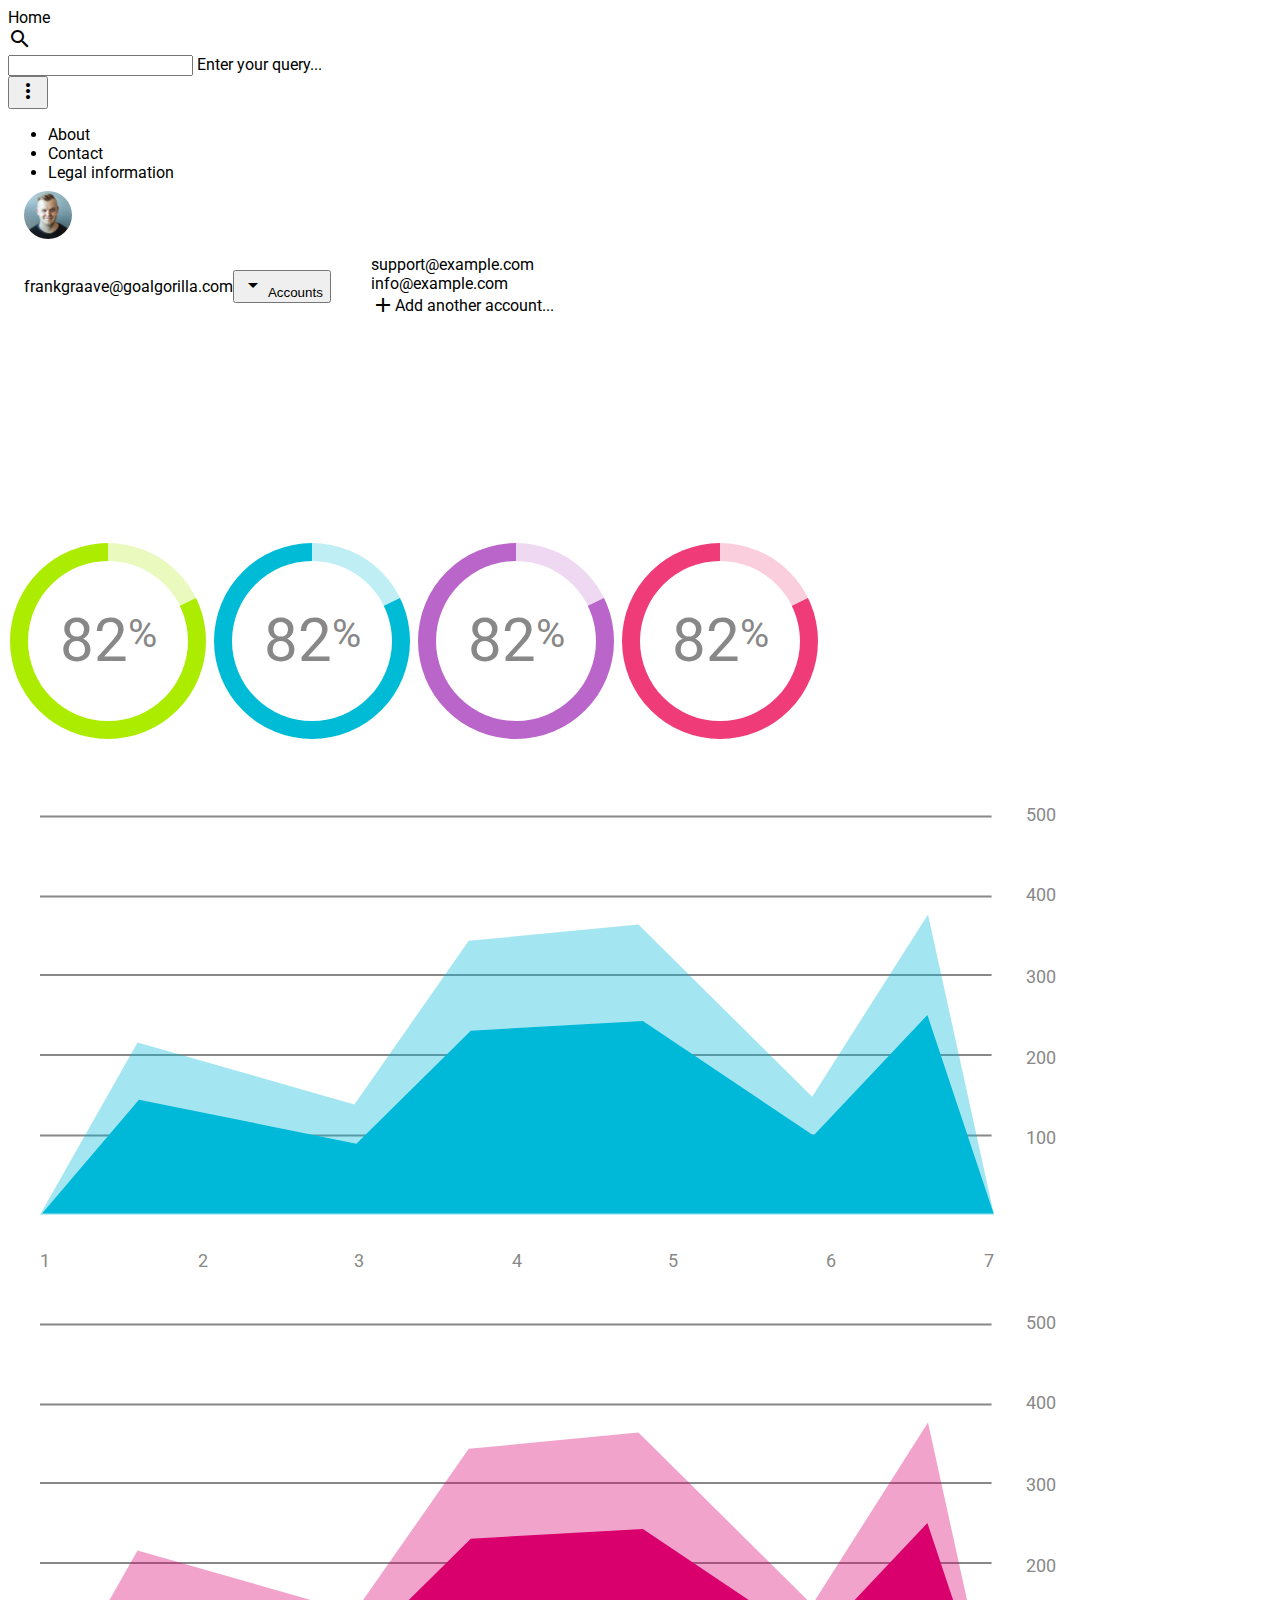
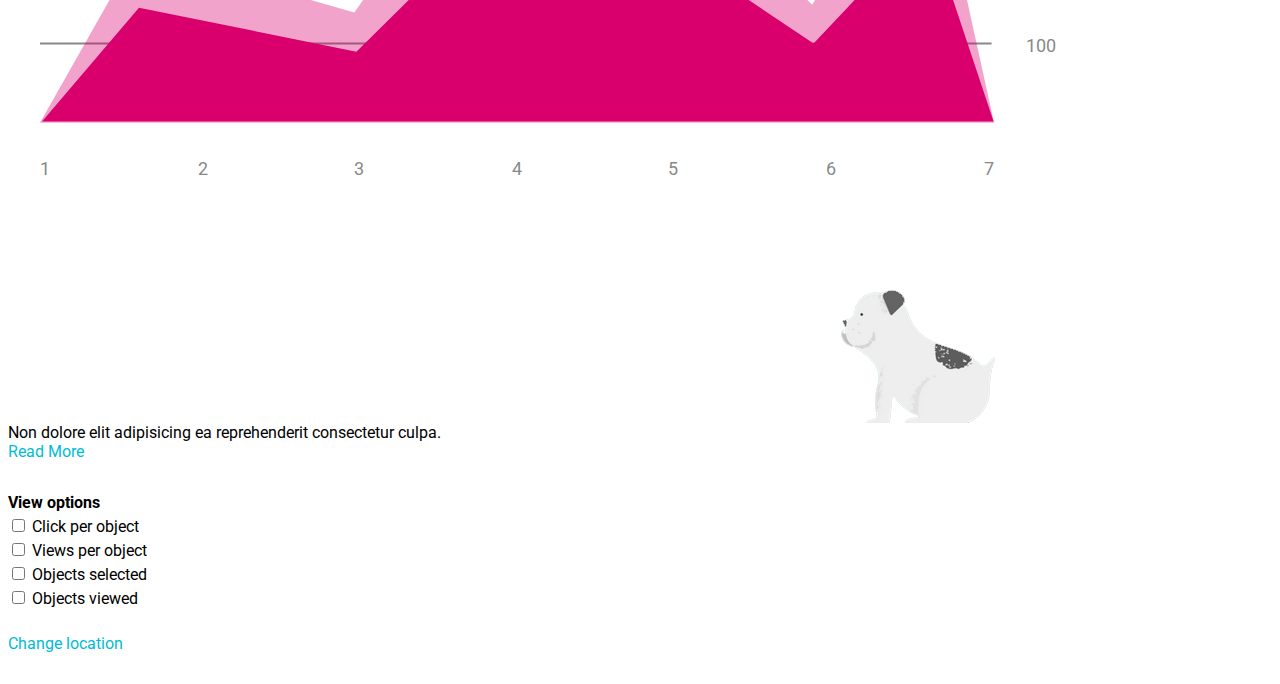
==== inbox.html @ f0caf9ca "changed" ====
<!doctype html>
<html lang="en">
  <head>
    <meta charset="utf-8">
    <meta http-equiv="X-UA-Compatible" content="IE=edge">
    <meta name="viewport" content="width=device-width, initial-scale=1.0, minimum-scale=1.0">
    <title>Offline Dashboard</title>

    <!-- Add to homescreen for Chrome on Android -->
    <meta name="mobile-web-app-capable" content="yes">
    <link rel="icon" sizes="192x192" href="images/android-desktop.png">

    <!-- Add to homescreen for Safari on iOS -->
    <meta name="apple-mobile-web-app-capable" content="yes">
    <meta name="apple-mobile-web-app-status-bar-style" content="black">
    <meta name="apple-mobile-web-app-title" content="Material Design Lite">
    <link rel="apple-touch-icon-precomposed" href="images/ios-desktop.png">

    <!-- Tile icon for Win8 (144x144 + tile color) -->
    <meta name="msapplication-TileImage" content="images/touch/ms-touch-icon-144x144-precomposed.png">
    <meta name="msapplication-TileColor" content="#3372DF">

    <link rel="shortcut icon" href="images/favicon.png">

    <!-- SEO: If your mobile URL is different from the desktop URL, add a canonical link to the desktop page https://developers.google.com/webmasters/smartphone-sites/feature-phones -->
    <!--
    <link rel="canonical" href="http://www.example.com/">
    -->

    <link rel="stylesheet" href="https://fonts.googleapis.com/css?family=Roboto:regular,bold,italic,thin,light,bolditalic,black,medium&amp;lang=en">
    <link rel="stylesheet" href="https://fonts.googleapis.com/icon?family=Material+Icons">
    <link rel="stylesheet" href="https://code.getmdl.io/1.3.0/material.cyan-light_blue.min.css">
    <link rel="stylesheet" href="styles.css">
    <style>
    #view-source {
      position: fixed;
      display: block;
      right: 0;
      bottom: 0;
      margin-right: 40px;
      margin-bottom: 40px;
      z-index: 900;
    }
    </style>
  </head>
  <body>
    <div class="demo-layout mdl-layout mdl-js-layout mdl-layout--fixed-drawer mdl-layout--fixed-header">
      <header class="demo-header mdl-layout__header mdl-color--grey-100 mdl-color-text--grey-600">
        <div class="mdl-layout__header-row">
          <span class="mdl-layout-title">Home</span>
          <div class="mdl-layout-spacer"></div>
          <div class="mdl-textfield mdl-js-textfield mdl-textfield--expandable">
            <label class="mdl-button mdl-js-button mdl-button--icon" for="search">
              <i class="material-icons">search</i>
            </label>
            <div class="mdl-textfield__expandable-holder">
              <input class="mdl-textfield__input" type="text" id="search">
              <label class="mdl-textfield__label" for="search">Enter your query...</label>
            </div>
          </div>
          <button class="mdl-button mdl-js-button mdl-js-ripple-effect mdl-button--icon" id="hdrbtn">
            <i class="material-icons">more_vert</i>
          </button>
          <ul class="mdl-menu mdl-js-menu mdl-js-ripple-effect mdl-menu--bottom-right" for="hdrbtn">
            <li class="mdl-menu__item">About</li>
            <li class="mdl-menu__item">Contact</li>
            <li class="mdl-menu__item">Legal information</li>
          </ul>
        </div>
      </header>
      <div class="demo-drawer mdl-layout__drawer mdl-color--blue-grey-900 mdl-color-text--blue-grey-50">
        <header class="demo-drawer-header">
          <img src="images/user.jpg" class="demo-avatar">
          <div class="demo-avatar-dropdown">
            <span>frankgraave@goalgorilla.com</span>
            <div class="mdl-layout-spacer"></div>
            <button id="accbtn" class="mdl-button mdl-js-button mdl-js-ripple-effect mdl-button--icon">
              <i class="material-icons" role="presentation">arrow_drop_down</i>
              <span class="visuallyhidden">Accounts</span>
            </button>
            <ul class="mdl-menu mdl-menu--bottom-right mdl-js-menu mdl-js-ripple-effect" for="accbtn">
              <li class="mdl-menu__item">support@example.com</li>
              <li class="mdl-menu__item">info@example.com</li>
              <li class="mdl-menu__item"><i class="material-icons">add</i>Add another account...</li>
            </ul>
          </div>
        </header>
        <nav class="demo-navigation mdl-navigation mdl-color--blue-grey-800">
          <a class="mdl-navigation__link" href="index.html"><i class="mdl-color-text--blue-grey-400 material-icons" role="presentation">home</i>Home</a>
          <a class="mdl-navigation__link" href="inbox.html"><i class="mdl-color-text--blue-grey-400 material-icons" role="presentation">inbox</i>Inbox</a>
          <a class="mdl-navigation__link" href=""><i class="mdl-color-text--blue-grey-400 material-icons" role="presentation">delete</i>Trash</a>
          <a class="mdl-navigation__link" href=""><i class="mdl-color-text--blue-grey-400 material-icons" role="presentation">report</i>Spam</a>
          <a class="mdl-navigation__link" href=""><i class="mdl-color-text--blue-grey-400 material-icons" role="presentation">forum</i>Forums</a>
          <a class="mdl-navigation__link" href=""><i class="mdl-color-text--blue-grey-400 material-icons" role="presentation">flag</i>Updates</a>
          <a class="mdl-navigation__link" href=""><i class="mdl-color-text--blue-grey-400 material-icons" role="presentation">people</i>Social</a>
          <div class="mdl-layout-spacer"></div>
          <a class="mdl-navigation__link" href=""><i class="mdl-color-text--blue-grey-400 material-icons" role="presentation">help_outline</i><span class="visuallyhidden">Help</span></a>
        </nav>
      </div>
      <main class="mdl-layout__content mdl-color--grey-100">
        <div class="mdl-grid demo-content">
          <div class="demo-charts mdl-color--white mdl-shadow--2dp mdl-cell mdl-cell--12-col mdl-grid">
            <svg fill="currentColor" width="200px" height="200px" viewBox="0 0 1 1" class="demo-chart mdl-cell mdl-cell--4-col mdl-cell--3-col-desktop">
              <use xlink:href="#piechart" mask="url(#piemask)" />
              <text x="0.5" y="0.5" font-family="Roboto" font-size="0.3" fill="#888" text-anchor="middle" dy="0.1">82<tspan font-size="0.2" dy="-0.07">%</tspan></text>
            </svg>
            <svg fill="currentColor" width="200px" height="200px" viewBox="0 0 1 1" class="demo-chart mdl-cell mdl-cell--4-col mdl-cell--3-col-desktop">
              <use xlink:href="#piechart" mask="url(#piemask)" />
              <text x="0.5" y="0.5" font-family="Roboto" font-size="0.3" fill="#888" text-anchor="middle" dy="0.1">82<tspan dy="-0.07" font-size="0.2">%</tspan></text>
            </svg>
            <svg fill="currentColor" width="200px" height="200px" viewBox="0 0 1 1" class="demo-chart mdl-cell mdl-cell--4-col mdl-cell--3-col-desktop">
              <use xlink:href="#piechart" mask="url(#piemask)" />
              <text x="0.5" y="0.5" font-family="Roboto" font-size="0.3" fill="#888" text-anchor="middle" dy="0.1">82<tspan dy="-0.07" font-size="0.2">%</tspan></text>
            </svg>
            <svg fill="currentColor" width="200px" height="200px" viewBox="0 0 1 1" class="demo-chart mdl-cell mdl-cell--4-col mdl-cell--3-col-desktop">
              <use xlink:href="#piechart" mask="url(#piemask)" />
              <text x="0.5" y="0.5" font-family="Roboto" font-size="0.3" fill="#888" text-anchor="middle" dy="0.1">82<tspan dy="-0.07" font-size="0.2">%</tspan></text>
            </svg>
          </div>
          <div class="demo-graphs mdl-shadow--2dp mdl-color--white mdl-cell mdl-cell--8-col">
            <svg fill="currentColor" viewBox="0 0 500 250" class="demo-graph">
              <use xlink:href="#chart" />
            </svg>
            <svg fill="currentColor" viewBox="0 0 500 250" class="demo-graph">
              <use xlink:href="#chart" />
            </svg>
          </div>
          <div class="demo-cards mdl-cell mdl-cell--4-col mdl-cell--8-col-tablet mdl-grid mdl-grid--no-spacing">
            <div class="demo-updates mdl-card mdl-shadow--2dp mdl-cell mdl-cell--4-col mdl-cell--4-col-tablet mdl-cell--12-col-desktop">
              <div class="mdl-card__title mdl-card--expand mdl-color--teal-300">
                <h2 class="mdl-card__title-text">Updates</h2>
              </div>
              <div class="mdl-card__supporting-text mdl-color-text--grey-600">
                Non dolore elit adipisicing ea reprehenderit consectetur culpa.
              </div>
              <div class="mdl-card__actions mdl-card--border">
                <a href="#" class="mdl-button mdl-js-button mdl-js-ripple-effect">Read More</a>
              </div>
            </div>
            <div class="demo-separator mdl-cell--1-col"></div>
            <div class="demo-options mdl-card mdl-color--deep-purple-500 mdl-shadow--2dp mdl-cell mdl-cell--4-col mdl-cell--3-col-tablet mdl-cell--12-col-desktop">
              <div class="mdl-card__supporting-text mdl-color-text--blue-grey-50">
                <h3>View options</h3>
                <ul>
                  <li>
                    <label for="chkbox1" class="mdl-checkbox mdl-js-checkbox mdl-js-ripple-effect">
                      <input type="checkbox" id="chkbox1" class="mdl-checkbox__input">
                      <span class="mdl-checkbox__label">Click per object</span>
                    </label>
                  </li>
                  <li>
                    <label for="chkbox2" class="mdl-checkbox mdl-js-checkbox mdl-js-ripple-effect">
                      <input type="checkbox" id="chkbox2" class="mdl-checkbox__input">
                      <span class="mdl-checkbox__label">Views per object</span>
                    </label>
                  </li>
                  <li>
                    <label for="chkbox3" class="mdl-checkbox mdl-js-checkbox mdl-js-ripple-effect">
                      <input type="checkbox" id="chkbox3" class="mdl-checkbox__input">
                      <span class="mdl-checkbox__label">Objects selected</span>
                    </label>
                  </li>
                  <li>
                    <label for="chkbox4" class="mdl-checkbox mdl-js-checkbox mdl-js-ripple-effect">
                      <input type="checkbox" id="chkbox4" class="mdl-checkbox__input">
                      <span class="mdl-checkbox__label">Objects viewed</span>
                    </label>
                  </li>
                </ul>
              </div>
              <div class="mdl-card__actions mdl-card--border">
                <a href="#" class="mdl-button mdl-js-button mdl-js-ripple-effect mdl-color-text--blue-grey-50">Change location</a>
                <div class="mdl-layout-spacer"></div>
                <i class="material-icons">location_on</i>
              </div>
            </div>
          </div>
        </div>
      </main>
    </div>
      <svg xmlns="http://www.w3.org/2000/svg" xmlns:xlink="http://www.w3.org/1999/xlink" version="1.1" style="position: fixed; left: -1000px; height: -1000px;">
        <defs>
          <mask id="piemask" maskContentUnits="objectBoundingBox">
            <circle cx=0.5 cy=0.5 r=0.49 fill="white" />
            <circle cx=0.5 cy=0.5 r=0.40 fill="black" />
          </mask>
          <g id="piechart">
            <circle cx=0.5 cy=0.5 r=0.5 />
            <path d="M 0.5 0.5 0.5 0 A 0.5 0.5 0 0 1 0.95 0.28 z" stroke="none" fill="rgba(255, 255, 255, 0.75)" />
          </g>
        </defs>
      </svg>
      <svg version="1.1" xmlns="http://www.w3.org/2000/svg" xmlns:xlink="http://www.w3.org/1999/xlink" viewBox="0 0 500 250" style="position: fixed; left: -1000px; height: -1000px;">
        <defs>
          <g id="chart">
            <g id="Gridlines">
              <line fill="#888888" stroke="#888888" stroke-miterlimit="10" x1="0" y1="27.3" x2="468.3" y2="27.3" />
              <line fill="#888888" stroke="#888888" stroke-miterlimit="10" x1="0" y1="66.7" x2="468.3" y2="66.7" />
              <line fill="#888888" stroke="#888888" stroke-miterlimit="10" x1="0" y1="105.3" x2="468.3" y2="105.3" />
              <line fill="#888888" stroke="#888888" stroke-miterlimit="10" x1="0" y1="144.7" x2="468.3" y2="144.7" />
              <line fill="#888888" stroke="#888888" stroke-miterlimit="10" x1="0" y1="184.3" x2="468.3" y2="184.3" />
            </g>
            <g id="Numbers">
              <text transform="matrix(1 0 0 1 485 29.3333)" fill="#888888" font-family="'Roboto'" font-size="9">500</text>
              <text transform="matrix(1 0 0 1 485 69)" fill="#888888" font-family="'Roboto'" font-size="9">400</text>
              <text transform="matrix(1 0 0 1 485 109.3333)" fill="#888888" font-family="'Roboto'" font-size="9">300</text>
              <text transform="matrix(1 0 0 1 485 149)" fill="#888888" font-family="'Roboto'" font-size="9">200</text>
              <text transform="matrix(1 0 0 1 485 188.3333)" fill="#888888" font-family="'Roboto'" font-size="9">100</text>
              <text transform="matrix(1 0 0 1 0 249.0003)" fill="#888888" font-family="'Roboto'" font-size="9">1</text>
              <text transform="matrix(1 0 0 1 78 249.0003)" fill="#888888" font-family="'Roboto'" font-size="9">2</text>
              <text transform="matrix(1 0 0 1 154.6667 249.0003)" fill="#888888" font-family="'Roboto'" font-size="9">3</text>
              <text transform="matrix(1 0 0 1 232.1667 249.0003)" fill="#888888" font-family="'Roboto'" font-size="9">4</text>
              <text transform="matrix(1 0 0 1 309 249.0003)" fill="#888888" font-family="'Roboto'" font-size="9">5</text>
              <text transform="matrix(1 0 0 1 386.6667 249.0003)" fill="#888888" font-family="'Roboto'" font-size="9">6</text>
              <text transform="matrix(1 0 0 1 464.3333 249.0003)" fill="#888888" font-family="'Roboto'" font-size="9">7</text>
            </g>
            <g id="Layer_5">
              <polygon opacity="0.36" stroke-miterlimit="10" points="0,223.3 48,138.5 154.7,169 211,88.5
              294.5,80.5 380,165.2 437,75.5 469.5,223.3 	"/>
            </g>
            <g id="Layer_4">
              <polygon stroke-miterlimit="10" points="469.3,222.7 1,222.7 48.7,166.7 155.7,188.3 212,132.7
              296.7,128 380.7,184.3 436.7,125 	"/>
            </g>
          </g>
        </defs>
      </svg>
    <script src="https://code.getmdl.io/1.3.0/material.min.js"></script>
    <script>
      if('serviceWorker' in navigator) {
        navigator.serviceWorker.register('/sw.js', { scope: '/' })
          .then(function(registration) {
                console.log('[Service Worker] Registered');
          });

        navigator.serviceWorker.ready.then(function(registration) {
           console.log('[Service Worker] Ready');
        });
      }
    </script>
  </body>
</html>
---- styles.css ----
/**
 * Copyright 2015 Google Inc. All Rights Reserved.
 *
 * Licensed under the Apache License, Version 2.0 (the "License");
 * you may not use this file except in compliance with the License.
 * You may obtain a copy of the License at
 *
 *      http://www.apache.org/licenses/LICENSE-2.0
 *
 * Unless required by applicable law or agreed to in writing, software
 * distributed under the License is distributed on an "AS IS" BASIS,
 * WITHOUT WARRANTIES OR CONDITIONS OF ANY KIND, either express or implied.
 * See the License for the specific language governing permissions and
 * limitations under the License.
 */

html, body {
  font-family: 'Roboto', 'Helvetica', sans-serif;
}
.demo-avatar {
  width: 48px;
  height: 48px;
  border-radius: 24px;
}
.demo-layout .mdl-layout__header .mdl-layout__drawer-button {
  color: rgba(0, 0, 0, 0.54);
}
.mdl-layout__drawer .avatar {
  margin-bottom: 16px;
}
.demo-drawer {
  border: none;
}
/* iOS Safari specific workaround */
.demo-drawer .mdl-menu__container {
  z-index: -1;
}
.demo-drawer .demo-navigation {
  z-index: -2;
}
/* END iOS Safari specific workaround */
.demo-drawer .mdl-menu .mdl-menu__item {
  display: -webkit-flex;
  display: -ms-flexbox;
  display: flex;
  -webkit-align-items: center;
      -ms-flex-align: center;
          align-items: center;
}
.demo-drawer-header {
  box-sizing: border-box;
  display: -webkit-flex;
  display: -ms-flexbox;
  display: flex;
  -webkit-flex-direction: column;
      -ms-flex-direction: column;
          flex-direction: column;
  -webkit-justify-content: flex-end;
      -ms-flex-pack: end;
          justify-content: flex-end;
  padding: 16px;
  height: 151px;
}
.demo-avatar-dropdown {
  display: -webkit-flex;
  display: -ms-flexbox;
  display: flex;
  position: relative;
  -webkit-flex-direction: row;
      -ms-flex-direction: row;
          flex-direction: row;
  -webkit-align-items: center;
      -ms-flex-align: center;
          align-items: center;
  width: 100%;
}

.demo-navigation {
  -webkit-flex-grow: 1;
      -ms-flex-positive: 1;
          flex-grow: 1;
}
.demo-layout .demo-navigation .mdl-navigation__link {
  display: -webkit-flex !important;
  display: -ms-flexbox !important;
  display: flex !important;
  -webkit-flex-direction: row;
      -ms-flex-direction: row;
          flex-direction: row;
  -webkit-align-items: center;
      -ms-flex-align: center;
          align-items: center;
  color: rgba(255, 255, 255, 0.56);
  font-weight: 500;
}
.demo-layout .demo-navigation .mdl-navigation__link:hover {
  background-color: #00BCD4;
  color: #37474F;
}
.demo-navigation .mdl-navigation__link .material-icons {
  font-size: 24px;
  color: rgba(255, 255, 255, 0.56);
  margin-right: 32px;
}

.demo-content {
  max-width: 1080px;
}

.demo-charts {
  -webkit-align-items: center;
      -ms-flex-align: center;
          align-items: center;
}
.demo-chart:nth-child(1) {
  color: #ACEC00;
}
.demo-chart:nth-child(2) {
  color: #00BBD6;
}
.demo-chart:nth-child(3) {
  color: #BA65C9;
}
.demo-chart:nth-child(4) {
  color: #EF3C79;
}
.demo-graphs {
  padding: 16px 32px;
  display: -webkit-flex;
  display: -ms-flexbox;
  display: flex;
  -webkit-flex-direction: column;
      -ms-flex-direction: column;
          flex-direction: column;
  -webkit-align-items: stretch;
      -ms-flex-align: stretch;
          align-items: stretch;
}
/* TODO: Find a proper solution to have the graphs
 * not float around outside their container in IE10/11.
 * Using a browserhacks.com solution for now.
 */
_:-ms-input-placeholder, :root .demo-graphs {
  min-height: 664px;
}
_:-ms-input-placeholder, :root .demo-graph {
  max-height: 300px;
}
/* TODO end */
.demo-graph:nth-child(1) {
  color: #00b9d8;
}
.demo-graph:nth-child(2) {
  color: #d9006e;
}

.demo-cards {
  -webkit-align-items: flex-start;
      -ms-flex-align: start;
          align-items: flex-start;
  -webkit-align-content: flex-start;
      -ms-flex-line-pack: start;
          align-content: flex-start;
}
.demo-cards .demo-separator {
  height: 32px;
}
.demo-cards .mdl-card__title.mdl-card__title {
  color: white;
  font-size: 24px;
  font-weight: 400;
}
.demo-cards ul {
  padding: 0;
}
.demo-cards h3 {
  font-size: 1em;
}
.demo-updates .mdl-card__title {
  min-height: 200px;
  background-image: url('images/dog.png');
  background-position: 90% 100%;
  background-repeat: no-repeat;
}
.demo-cards .mdl-card__actions a {
  color: #00BCD4;
  text-decoration: none;
}

.demo-options h3 {
  margin: 0;
}
.demo-options .mdl-checkbox__box-outline {
  border-color: rgba(255, 255, 255, 0.89);
}
.demo-options ul {
  margin: 0;
  list-style-type: none;
}
.demo-options li {
  margin: 4px 0;
}
.demo-options .material-icons {
  color: rgba(255, 255, 255, 0.89);
}
.demo-options .mdl-card__actions {
  height: 64px;
  display: -webkit-flex;
  display: -ms-flexbox;
  display: flex;
  box-sizing: border-box;
  -webkit-align-items: center;
      -ms-flex-align: center;
          align-items: center;
}
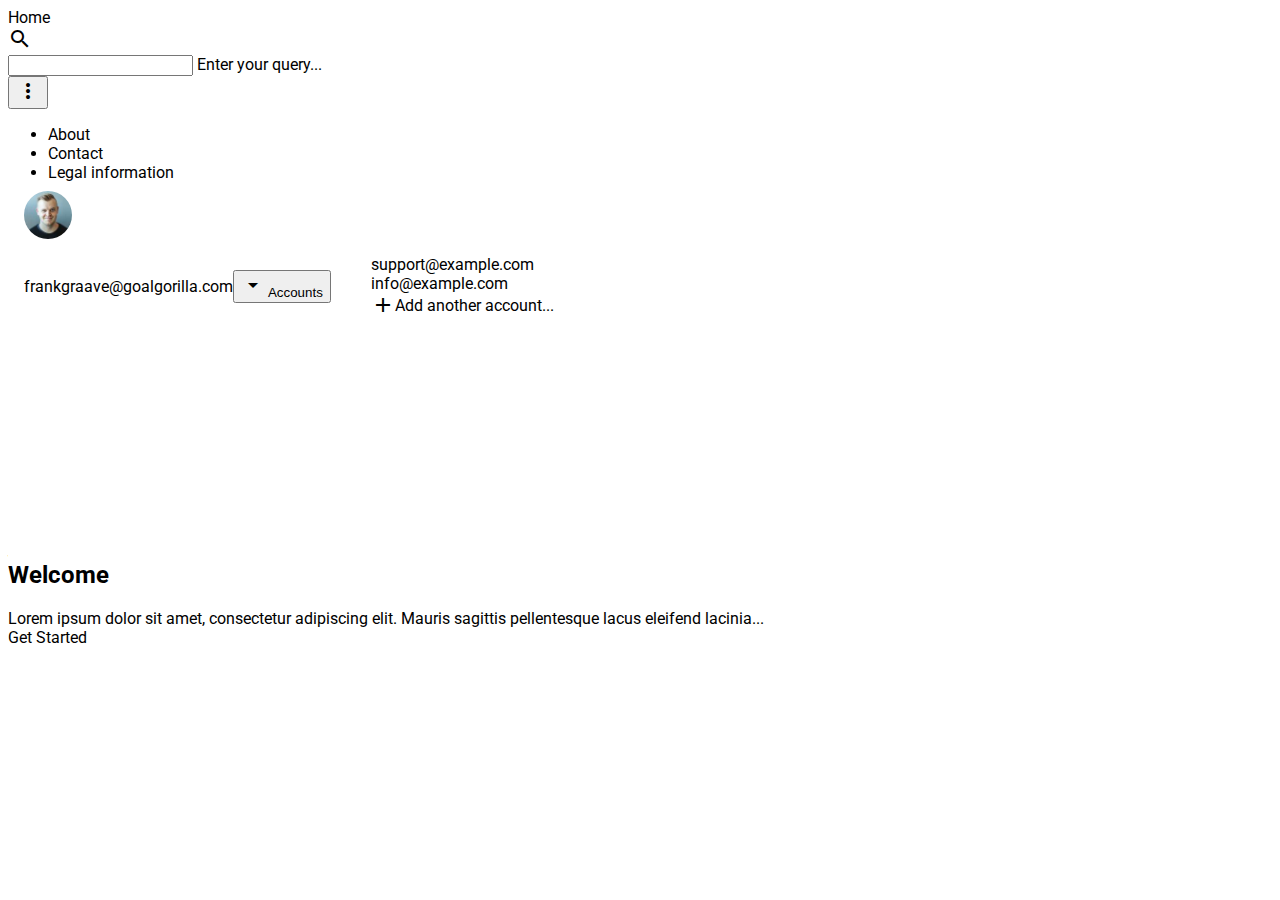
==== commit ee3f4a1e: "more" ====
--- a/inbox.html
+++ b/inbox.html
@@ -86,7 +86,7 @@
           </div>
         </header>
         <nav class="demo-navigation mdl-navigation mdl-color--blue-grey-800">
-          <a class="mdl-navigation__link" href="index.html"><i class="mdl-color-text--blue-grey-400 material-icons" role="presentation">home</i>Home</a>
+          <a class="mdl-navigation__link" href=""><i class="mdl-color-text--blue-grey-400 material-icons" role="presentation">home</i>Home</a>
           <a class="mdl-navigation__link" href="inbox.html"><i class="mdl-color-text--blue-grey-400 material-icons" role="presentation">inbox</i>Inbox</a>
           <a class="mdl-navigation__link" href=""><i class="mdl-color-text--blue-grey-400 material-icons" role="presentation">delete</i>Trash</a>
           <a class="mdl-navigation__link" href=""><i class="mdl-color-text--blue-grey-400 material-icons" role="presentation">report</i>Spam</a>
@@ -99,132 +99,26 @@
       </div>
       <main class="mdl-layout__content mdl-color--grey-100">
         <div class="mdl-grid demo-content">
-          <div class="demo-charts mdl-color--white mdl-shadow--2dp mdl-cell mdl-cell--12-col mdl-grid">
-            <svg fill="currentColor" width="200px" height="200px" viewBox="0 0 1 1" class="demo-chart mdl-cell mdl-cell--4-col mdl-cell--3-col-desktop">
-              <use xlink:href="#piechart" mask="url(#piemask)" />
-              <text x="0.5" y="0.5" font-family="Roboto" font-size="0.3" fill="#888" text-anchor="middle" dy="0.1">82<tspan font-size="0.2" dy="-0.07">%</tspan></text>
-            </svg>
-            <svg fill="currentColor" width="200px" height="200px" viewBox="0 0 1 1" class="demo-chart mdl-cell mdl-cell--4-col mdl-cell--3-col-desktop">
-              <use xlink:href="#piechart" mask="url(#piemask)" />
-              <text x="0.5" y="0.5" font-family="Roboto" font-size="0.3" fill="#888" text-anchor="middle" dy="0.1">82<tspan dy="-0.07" font-size="0.2">%</tspan></text>
-            </svg>
-            <svg fill="currentColor" width="200px" height="200px" viewBox="0 0 1 1" class="demo-chart mdl-cell mdl-cell--4-col mdl-cell--3-col-desktop">
-              <use xlink:href="#piechart" mask="url(#piemask)" />
-              <text x="0.5" y="0.5" font-family="Roboto" font-size="0.3" fill="#888" text-anchor="middle" dy="0.1">82<tspan dy="-0.07" font-size="0.2">%</tspan></text>
-            </svg>
-            <svg fill="currentColor" width="200px" height="200px" viewBox="0 0 1 1" class="demo-chart mdl-cell mdl-cell--4-col mdl-cell--3-col-desktop">
-              <use xlink:href="#piechart" mask="url(#piemask)" />
-              <text x="0.5" y="0.5" font-family="Roboto" font-size="0.3" fill="#888" text-anchor="middle" dy="0.1">82<tspan dy="-0.07" font-size="0.2">%</tspan></text>
-            </svg>
-          </div>
-          <div class="demo-graphs mdl-shadow--2dp mdl-color--white mdl-cell mdl-cell--8-col">
-            <svg fill="currentColor" viewBox="0 0 500 250" class="demo-graph">
-              <use xlink:href="#chart" />
-            </svg>
-            <svg fill="currentColor" viewBox="0 0 500 250" class="demo-graph">
-              <use xlink:href="#chart" />
-            </svg>
-          </div>
-          <div class="demo-cards mdl-cell mdl-cell--4-col mdl-cell--8-col-tablet mdl-grid mdl-grid--no-spacing">
-            <div class="demo-updates mdl-card mdl-shadow--2dp mdl-cell mdl-cell--4-col mdl-cell--4-col-tablet mdl-cell--12-col-desktop">
-              <div class="mdl-card__title mdl-card--expand mdl-color--teal-300">
-                <h2 class="mdl-card__title-text">Updates</h2>
+            <div class="demo-card-wide mdl-card mdl-shadow--2dp">
+              <div class="mdl-card__title">
+                <h2 class="mdl-card__title-text">Welcome</h2>
               </div>
-              <div class="mdl-card__supporting-text mdl-color-text--grey-600">
-                Non dolore elit adipisicing ea reprehenderit consectetur culpa.
+              <div class="mdl-card__supporting-text">
+                Lorem ipsum dolor sit amet, consectetur adipiscing elit.
+                Mauris sagittis pellentesque lacus eleifend lacinia...
               </div>
               <div class="mdl-card__actions mdl-card--border">
-                <a href="#" class="mdl-button mdl-js-button mdl-js-ripple-effect">Read More</a>
+                <a class="mdl-button mdl-button--colored mdl-js-button mdl-js-ripple-effect">
+                  Get Started
+                </a>
               </div>
             </div>
             <div class="demo-separator mdl-cell--1-col"></div>
-            <div class="demo-options mdl-card mdl-color--deep-purple-500 mdl-shadow--2dp mdl-cell mdl-cell--4-col mdl-cell--3-col-tablet mdl-cell--12-col-desktop">
-              <div class="mdl-card__supporting-text mdl-color-text--blue-grey-50">
-                <h3>View options</h3>
-                <ul>
-                  <li>
-                    <label for="chkbox1" class="mdl-checkbox mdl-js-checkbox mdl-js-ripple-effect">
-                      <input type="checkbox" id="chkbox1" class="mdl-checkbox__input">
-                      <span class="mdl-checkbox__label">Click per object</span>
-                    </label>
-                  </li>
-                  <li>
-                    <label for="chkbox2" class="mdl-checkbox mdl-js-checkbox mdl-js-ripple-effect">
-                      <input type="checkbox" id="chkbox2" class="mdl-checkbox__input">
-                      <span class="mdl-checkbox__label">Views per object</span>
-                    </label>
-                  </li>
-                  <li>
-                    <label for="chkbox3" class="mdl-checkbox mdl-js-checkbox mdl-js-ripple-effect">
-                      <input type="checkbox" id="chkbox3" class="mdl-checkbox__input">
-                      <span class="mdl-checkbox__label">Objects selected</span>
-                    </label>
-                  </li>
-                  <li>
-                    <label for="chkbox4" class="mdl-checkbox mdl-js-checkbox mdl-js-ripple-effect">
-                      <input type="checkbox" id="chkbox4" class="mdl-checkbox__input">
-                      <span class="mdl-checkbox__label">Objects viewed</span>
-                    </label>
-                  </li>
-                </ul>
-              </div>
-              <div class="mdl-card__actions mdl-card--border">
-                <a href="#" class="mdl-button mdl-js-button mdl-js-ripple-effect mdl-color-text--blue-grey-50">Change location</a>
-                <div class="mdl-layout-spacer"></div>
-                <i class="material-icons">location_on</i>
-              </div>
-            </div>
+
           </div>
         </div>
       </main>
     </div>
-      <svg xmlns="http://www.w3.org/2000/svg" xmlns:xlink="http://www.w3.org/1999/xlink" version="1.1" style="position: fixed; left: -1000px; height: -1000px;">
-        <defs>
-          <mask id="piemask" maskContentUnits="objectBoundingBox">
-            <circle cx=0.5 cy=0.5 r=0.49 fill="white" />
-            <circle cx=0.5 cy=0.5 r=0.40 fill="black" />
-          </mask>
-          <g id="piechart">
-            <circle cx=0.5 cy=0.5 r=0.5 />
-            <path d="M 0.5 0.5 0.5 0 A 0.5 0.5 0 0 1 0.95 0.28 z" stroke="none" fill="rgba(255, 255, 255, 0.75)" />
-          </g>
-        </defs>
-      </svg>
-      <svg version="1.1" xmlns="http://www.w3.org/2000/svg" xmlns:xlink="http://www.w3.org/1999/xlink" viewBox="0 0 500 250" style="position: fixed; left: -1000px; height: -1000px;">
-        <defs>
-          <g id="chart">
-            <g id="Gridlines">
-              <line fill="#888888" stroke="#888888" stroke-miterlimit="10" x1="0" y1="27.3" x2="468.3" y2="27.3" />
-              <line fill="#888888" stroke="#888888" stroke-miterlimit="10" x1="0" y1="66.7" x2="468.3" y2="66.7" />
-              <line fill="#888888" stroke="#888888" stroke-miterlimit="10" x1="0" y1="105.3" x2="468.3" y2="105.3" />
-              <line fill="#888888" stroke="#888888" stroke-miterlimit="10" x1="0" y1="144.7" x2="468.3" y2="144.7" />
-              <line fill="#888888" stroke="#888888" stroke-miterlimit="10" x1="0" y1="184.3" x2="468.3" y2="184.3" />
-            </g>
-            <g id="Numbers">
-              <text transform="matrix(1 0 0 1 485 29.3333)" fill="#888888" font-family="'Roboto'" font-size="9">500</text>
-              <text transform="matrix(1 0 0 1 485 69)" fill="#888888" font-family="'Roboto'" font-size="9">400</text>
-              <text transform="matrix(1 0 0 1 485 109.3333)" fill="#888888" font-family="'Roboto'" font-size="9">300</text>
-              <text transform="matrix(1 0 0 1 485 149)" fill="#888888" font-family="'Roboto'" font-size="9">200</text>
-              <text transform="matrix(1 0 0 1 485 188.3333)" fill="#888888" font-family="'Roboto'" font-size="9">100</text>
-              <text transform="matrix(1 0 0 1 0 249.0003)" fill="#888888" font-family="'Roboto'" font-size="9">1</text>
-              <text transform="matrix(1 0 0 1 78 249.0003)" fill="#888888" font-family="'Roboto'" font-size="9">2</text>
-              <text transform="matrix(1 0 0 1 154.6667 249.0003)" fill="#888888" font-family="'Roboto'" font-size="9">3</text>
-              <text transform="matrix(1 0 0 1 232.1667 249.0003)" fill="#888888" font-family="'Roboto'" font-size="9">4</text>
-              <text transform="matrix(1 0 0 1 309 249.0003)" fill="#888888" font-family="'Roboto'" font-size="9">5</text>
-              <text transform="matrix(1 0 0 1 386.6667 249.0003)" fill="#888888" font-family="'Roboto'" font-size="9">6</text>
-              <text transform="matrix(1 0 0 1 464.3333 249.0003)" fill="#888888" font-family="'Roboto'" font-size="9">7</text>
-            </g>
-            <g id="Layer_5">
-              <polygon opacity="0.36" stroke-miterlimit="10" points="0,223.3 48,138.5 154.7,169 211,88.5
-              294.5,80.5 380,165.2 437,75.5 469.5,223.3 	"/>
-            </g>
-            <g id="Layer_4">
-              <polygon stroke-miterlimit="10" points="469.3,222.7 1,222.7 48.7,166.7 155.7,188.3 212,132.7
-              296.7,128 380.7,184.3 436.7,125 	"/>
-            </g>
-          </g>
-        </defs>
-      </svg>
     <script src="https://code.getmdl.io/1.3.0/material.min.js"></script>
     <script>
       if('serviceWorker' in navigator) {
--- a/styles.css
+++ b/styles.css
@@ -1,19 +1,3 @@
-/**
- * Copyright 2015 Google Inc. All Rights Reserved.
- *
- * Licensed under the Apache License, Version 2.0 (the "License");
- * you may not use this file except in compliance with the License.
- * You may obtain a copy of the License at
- *
- *      http://www.apache.org/licenses/LICENSE-2.0
- *
- * Unless required by applicable law or agreed to in writing, software
- * distributed under the License is distributed on an "AS IS" BASIS,
- * WITHOUT WARRANTIES OR CONDITIONS OF ANY KIND, either express or implied.
- * See the License for the specific language governing permissions and
- * limitations under the License.
- */
-
 html, body {
   font-family: 'Roboto', 'Helvetica', sans-serif;
 }
@@ -80,6 +64,17 @@
       -ms-flex-positive: 1;
           flex-grow: 1;
 }
+
+
+.demo-card-wide.mdl-card {
+  width: 100%;
+  height: 176px;
+}
+.demo-card-wide > .mdl-card__menu {
+  color: #fff;
+}
+
+
 .demo-layout .demo-navigation .mdl-navigation__link {
   display: -webkit-flex !important;
   display: -ms-flexbox !important;
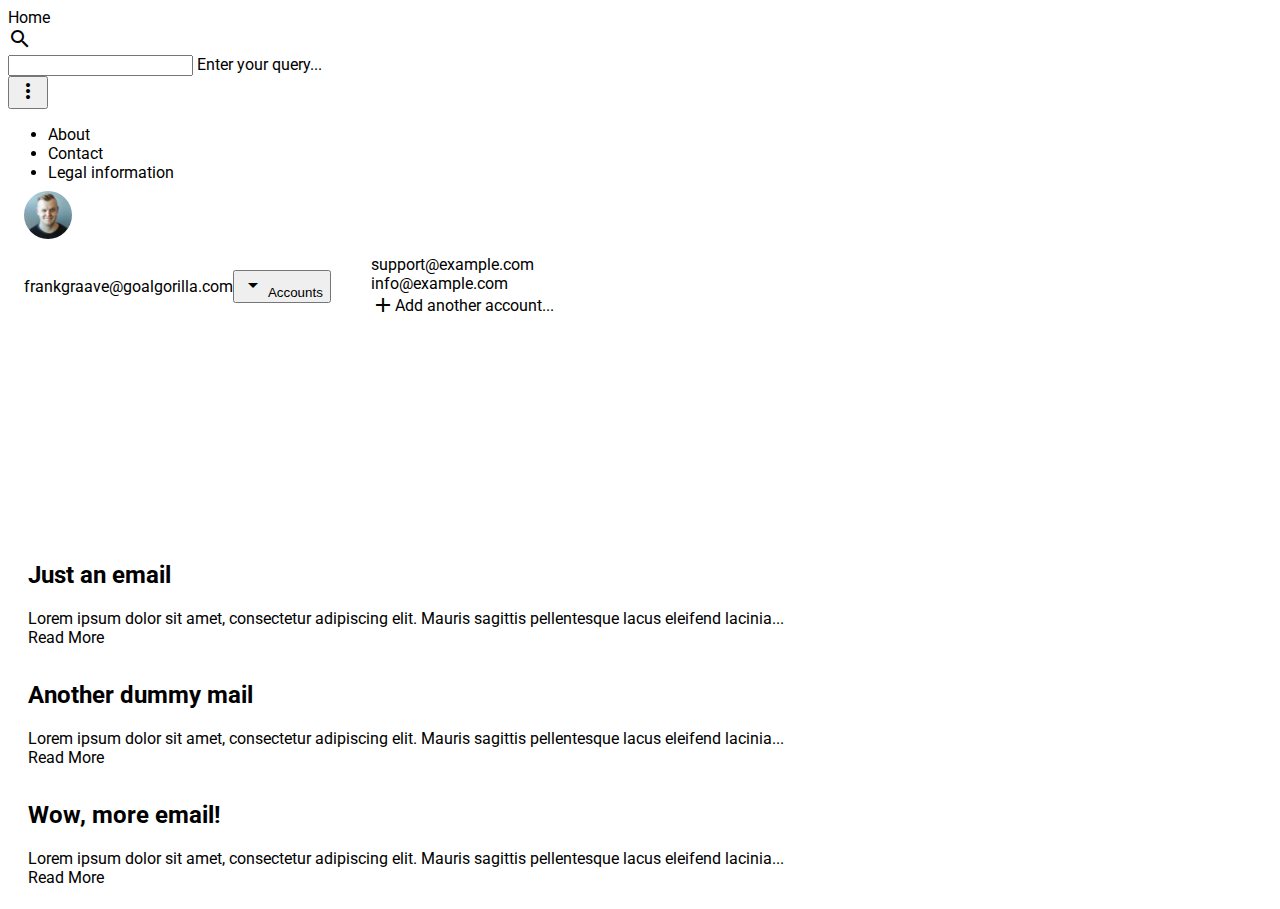
==== commit e857b29b: "more" ====
--- a/inbox.html
+++ b/inbox.html
@@ -86,7 +86,7 @@
           </div>
         </header>
         <nav class="demo-navigation mdl-navigation mdl-color--blue-grey-800">
-          <a class="mdl-navigation__link" href=""><i class="mdl-color-text--blue-grey-400 material-icons" role="presentation">home</i>Home</a>
+          <a class="mdl-navigation__link" href="index.html"><i class="mdl-color-text--blue-grey-400 material-icons" role="presentation">home</i>Home</a>
           <a class="mdl-navigation__link" href="inbox.html"><i class="mdl-color-text--blue-grey-400 material-icons" role="presentation">inbox</i>Inbox</a>
           <a class="mdl-navigation__link" href=""><i class="mdl-color-text--blue-grey-400 material-icons" role="presentation">delete</i>Trash</a>
           <a class="mdl-navigation__link" href=""><i class="mdl-color-text--blue-grey-400 material-icons" role="presentation">report</i>Spam</a>
@@ -99,9 +99,10 @@
       </div>
       <main class="mdl-layout__content mdl-color--grey-100">
         <div class="mdl-grid demo-content">
-            <div class="demo-card-wide mdl-card mdl-shadow--2dp">
+
+            <div class="demo-card-wide mdl-card mdl-shadow--2dp mdl-cell mdl-cell--6-col">
               <div class="mdl-card__title">
-                <h2 class="mdl-card__title-text">Welcome</h2>
+                <h2 class="mdl-card__title-text">Just an email</h2>
               </div>
               <div class="mdl-card__supporting-text">
                 Lorem ipsum dolor sit amet, consectetur adipiscing elit.
@@ -109,11 +110,40 @@
               </div>
               <div class="mdl-card__actions mdl-card--border">
                 <a class="mdl-button mdl-button--colored mdl-js-button mdl-js-ripple-effect">
-                  Get Started
+                  Read More
                 </a>
               </div>
             </div>
-            <div class="demo-separator mdl-cell--1-col"></div>
+
+            <div class="demo-card-wide mdl-card mdl-shadow--2dp">
+              <div class="mdl-card__title">
+                <h2 class="mdl-card__title-text">Another dummy mail</h2>
+              </div>
+              <div class="mdl-card__supporting-text">
+                Lorem ipsum dolor sit amet, consectetur adipiscing elit.
+                Mauris sagittis pellentesque lacus eleifend lacinia...
+              </div>
+              <div class="mdl-card__actions mdl-card--border">
+                <a class="mdl-button mdl-button--colored mdl-js-button mdl-js-ripple-effect">
+                  Read More
+                </a>
+              </div>
+            </div>
+
+            <div class="demo-card-wide mdl-card mdl-shadow--2dp">
+              <div class="mdl-card__title">
+                <h2 class="mdl-card__title-text">Wow, more email!</h2>
+              </div>
+              <div class="mdl-card__supporting-text">
+                Lorem ipsum dolor sit amet, consectetur adipiscing elit.
+                Mauris sagittis pellentesque lacus eleifend lacinia...
+              </div>
+              <div class="mdl-card__actions mdl-card--border">
+                <a class="mdl-button mdl-button--colored mdl-js-button mdl-js-ripple-effect">
+                  Read More
+                </a>
+              </div>
+            </div>
 
           </div>
         </div>
--- a/styles.css
+++ b/styles.css
@@ -65,16 +65,6 @@
           flex-grow: 1;
 }
 
-
-.demo-card-wide.mdl-card {
-  width: 100%;
-  height: 176px;
-}
-.demo-card-wide > .mdl-card__menu {
-  color: #fff;
-}
-
-
 .demo-layout .demo-navigation .mdl-navigation__link {
   display: -webkit-flex !important;
   display: -ms-flexbox !important;
@@ -208,3 +198,12 @@
       -ms-flex-align: center;
           align-items: center;
 }
+
+.demo-card-wide.mdl-card {
+  width: 100%;
+  height: 100px !important;
+  margin: 20px 20px 0 20px;
+}
+.demo-card-wide > .mdl-card__menu {
+  color: #fff;
+}
